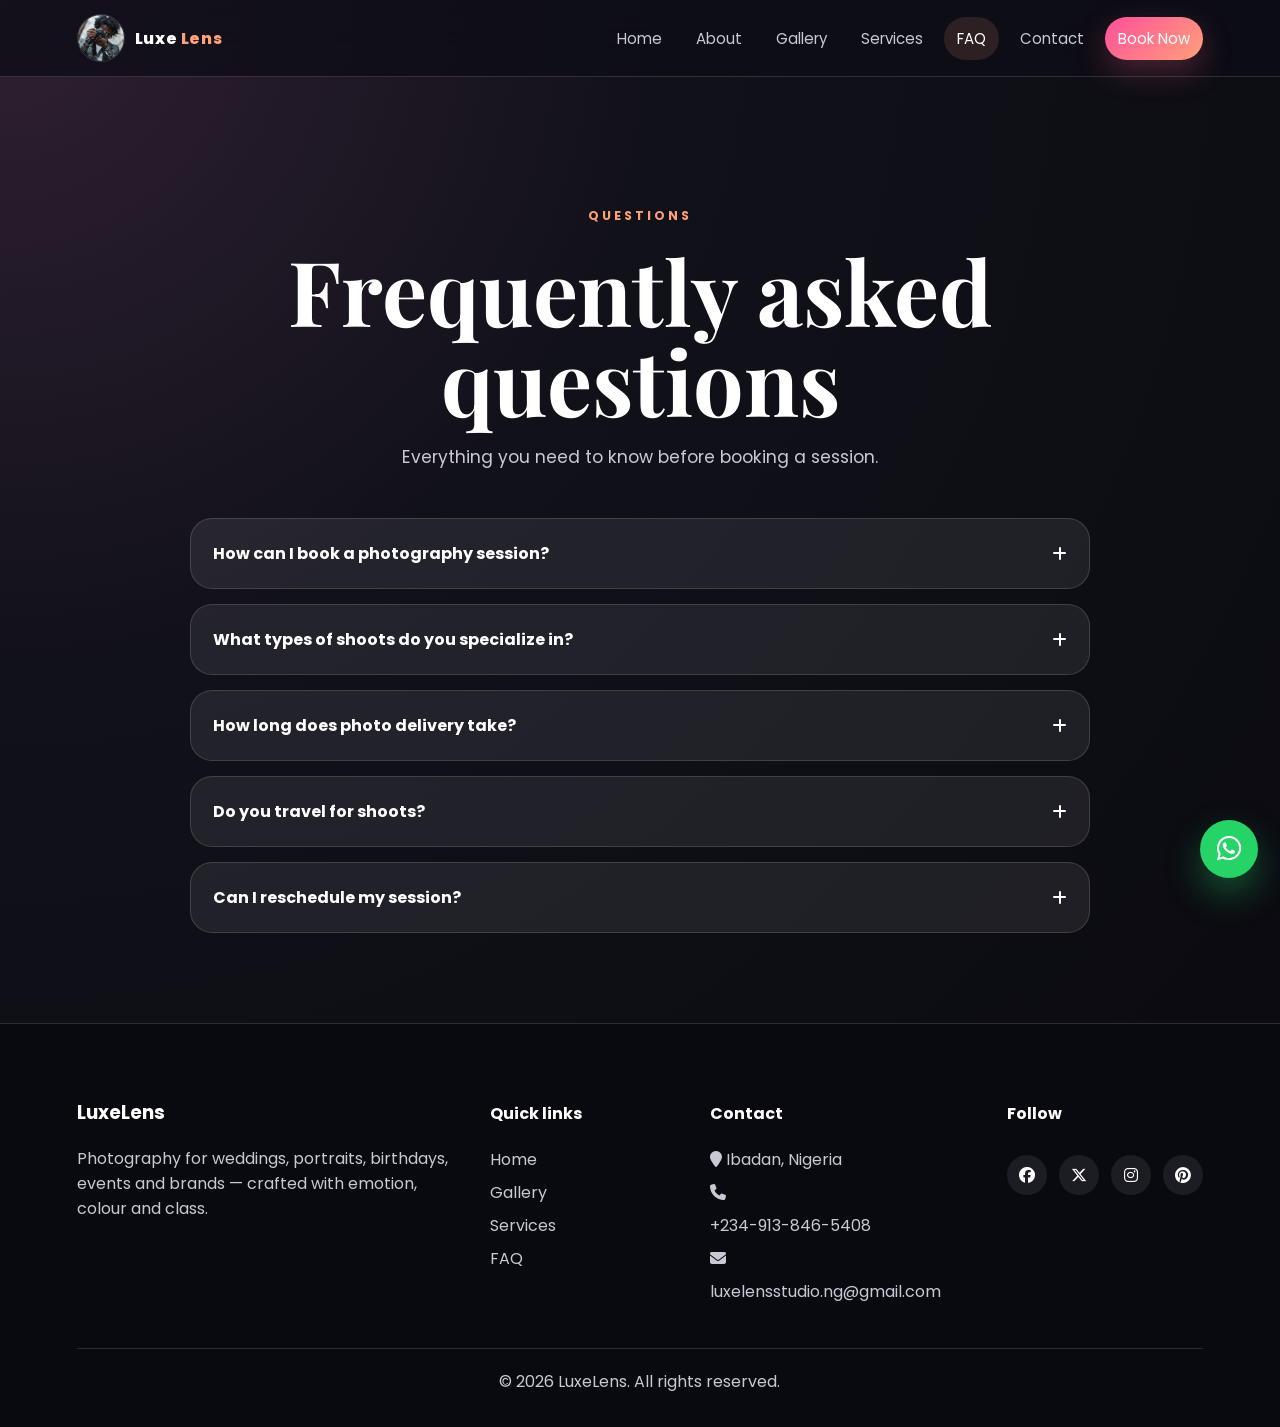
==== faq.html @ 10db3c72 "Initial LuxeLens website" ====
<!DOCTYPE html>
<html lang="en">
 <head>
  <meta charset="utf-8"/>
  <meta content="width=device-width, initial-scale=1.0" name="viewport"/>
  <title>
   FAQ | LuxeLens
  </title>
  <link href="https://fonts.googleapis.com" rel="preconnect"/>
  <link crossorigin="" href="https://fonts.gstatic.com" rel="preconnect"/>
  <link href="https://fonts.googleapis.com/css2?family=Playfair+Display:wght@600;700&amp;family=Poppins:wght@300;400;500;600;700&amp;display=swap" rel="stylesheet"/>
  <link href="https://cdnjs.cloudflare.com/ajax/libs/font-awesome/6.7.2/css/all.min.css" rel="stylesheet"/>
  <link href="style.css" rel="stylesheet"/>
 </head>
 <body>
  <header class="site-header">
   <a class="brand" href="index.html">
    <img alt="LuxeLens logo" src="Image/SNAPSHOT.png"/>
    <span>
     Luxe
     <span>
      Lens
     </span>
    </span>
   </a>
   <button aria-label="Open menu" class="menu-toggle">
    <i class="fa-solid fa-bars">
    </i>
   </button>
   <nav class="site-nav">
    <a href="index.html">
     Home
    </a>
    <a href="index.html#about">
     About
    </a>
    <a href="gallery.html">
     Gallery
    </a>
    <a href="learnmore.html">
     Services
    </a>
    <a href="faq.html">
     FAQ
    </a>
    <a href="index.html#contact">
     Contact
    </a>
    <a class="nav-cta" href="https://wa.me/2349138465408?text=Hello%20LuxeLens%2C%20I%20want%20to%20book%20a%20photography%20session." rel="noopener" target="_blank">
     Book Now
    </a>
   </nav>
  </header>
  <main class="page faq-page">
   <section class="page-hero reveal">
    <span class="eyebrow">
     Questions
    </span>
    <h1>
     Frequently asked questions
    </h1>
    <p>
     Everything you need to know before booking a session.
    </p>
   </section>
   <section class="faq-list">
    <article class="faq-item">
     <button>
      How can I book a photography session?
      <i class="fa fa-plus">
      </i>
     </button>
     <div>
      <p>
       Use the contact form or call us. We usually respond within 24 hours.
      </p>
     </div>
    </article>
    <article class="faq-item">
     <button>
      What types of shoots do you specialize in?
      <i class="fa fa-plus">
      </i>
     </button>
     <div>
      <p>
       Weddings, portraits, birthdays, events, family sessions and commercial shoots.
      </p>
     </div>
    </article>
    <article class="faq-item">
     <button>
      How long does photo delivery take?
      <i class="fa fa-plus">
      </i>
     </button>
     <div>
      <p>
       Portraits usually take about one week. Events and weddings can take two to three weeks depending on the size.
      </p>
     </div>
    </article>
    <article class="faq-item">
     <button>
      Do you travel for shoots?
      <i class="fa fa-plus">
      </i>
     </button>
     <div>
      <p>
       Yes. Travel fees may apply depending on the location.
      </p>
     </div>
    </article>
    <article class="faq-item">
     <button>
      Can I reschedule my session?
      <i class="fa fa-plus">
      </i>
     </button>
     <div>
      <p>
       Yes, please contact us early so we can arrange another date.
      </p>
     </div>
    </article>
   </section>
  </main>
  <footer class="site-footer">
   <div>
    <h3>
     LuxeLens
    </h3>
    <p>
     Photography for weddings, portraits, birthdays, events and brands — crafted with emotion, colour and class.
    </p>
   </div>
   <div>
    <h4>
     Quick links
    </h4>
    <a href="index.html">
     Home
    </a>
    <a href="gallery.html">
     Gallery
    </a>
    <a href="learnmore.html">
     Services
    </a>
    <a href="faq.html">
     FAQ
    </a>
   </div>
   <div>
    <h4>
     Contact
    </h4>
    <p>
     <i class="fa fa-map-marker">
     </i>
     Ibadan, Nigeria
    </p>
    <p>
     <i class="fa fa-phone">
     </i>
     <a href="https://wa.me/2349138465408" rel="noopener" target="_blank">
      +234-913-846-5408
     </a>
    </p>
    <p>
     <i class="fa fa-envelope">
     </i>
     <a href="mailto:luxelensstudio.ng@gmail.com">
      luxelensstudio.ng@gmail.com
     </a>
    </p>
   </div>
   <div>
    <h4>
     Follow
    </h4>
    <div class="social-row">
     <a aria-label="Facebook" href="https://www.facebook.com/" rel="noopener" target="_blank">
      <i class="fa-brands fa-facebook">
      </i>
     </a>
     <a aria-label="X Twitter" href="https://x.com/" rel="noopener" target="_blank">
      <i class="fa-brands fa-x-twitter">
      </i>
     </a>
     <a aria-label="Instagram" href="https://www.instagram.com/" rel="noopener" target="_blank">
      <i class="fa-brands fa-instagram">
      </i>
     </a>
     <a aria-label="Pinterest" href="https://www.pinterest.com/" rel="noopener" target="_blank">
      <i class="fa-brands fa-pinterest">
      </i>
     </a>
    </div>
   </div>
   <p class="copyright">
    © 2026 LuxeLens. All rights reserved.
   </p>
  </footer>
  <a aria-label="Chat on WhatsApp" class="whatsapp-float" href="https://wa.me/2349138465408?text=Hello%20LuxeLens%2C%20I%20want%20to%20make%20an%20enquiry." rel="noopener" target="_blank">
   <i class="fa-brands fa-whatsapp">
   </i>
  </a>
  <script src="app.js">
  </script>
 </body>
</html>
---- style.css ----
:root{--bg:#0f0f16;--bg2:#171727;--card:rgba(255,255,255,.08);--line:rgba(255,255,255,.14);--text:#fff;--muted:#c9c9d4;--accent:#ffa07a;--accent2:#ff4f9a;--shadow:0 24px 70px rgba(0,0,0,.45)}*{box-sizing:border-box}html{scroll-behavior:smooth}body{margin:0;font-family:Poppins,Arial,sans-serif;background:radial-gradient(circle at top left,#302032 0,#11111a 35%,#09090e 100%);color:var(--text);overflow-x:hidden}a{color:inherit;text-decoration:none}img{max-width:100%;display:block}.site-header{position:sticky;top:0;z-index:50;display:flex;align-items:center;justify-content:space-between;padding:14px 6%;background:rgba(13,13,22,.78);backdrop-filter:blur(18px);border-bottom:1px solid var(--line)}.brand{display:flex;align-items:center;gap:10px;font-weight:800;letter-spacing:.6px}.brand img{width:48px;height:48px;object-fit:cover;border-radius:50%;border:1px solid var(--line)}.brand span span,.eyebrow{color:var(--accent)}.site-nav{display:flex;align-items:center;gap:8px}.site-nav a{padding:10px 13px;border-radius:999px;color:var(--muted);font-size:.94rem;transition:.25s}.site-nav a:hover,.site-nav a.active{color:#fff;background:rgba(255,160,122,.13)}.nav-cta{background:linear-gradient(135deg,var(--accent2),var(--accent))!important;color:#fff!important;box-shadow:0 12px 30px rgba(255,100,140,.25)}.menu-toggle{display:none;background:none;border:0;color:#fff;font-size:1.55rem}.hero{min-height:92vh;display:grid;place-items:center;position:relative;isolation:isolate;padding:110px 6% 80px}.hero video,.auth-page video{position:absolute;inset:0;width:100%;height:100%;object-fit:cover;z-index:-2;filter:brightness(.42)}.hero-overlay,.auth-page:before{content:"";position:absolute;inset:0;background:linear-gradient(90deg,rgba(7,7,13,.9),rgba(20,16,28,.58),rgba(7,7,13,.8));z-index:-1}.hero-content{max-width:920px;text-align:center}.eyebrow{text-transform:uppercase;letter-spacing:3px;font-size:.78rem;font-weight:700}.hero h1,.page-hero h1,.section-head h2,.about-text h2{font-family:'Playfair Display',serif;font-size:clamp(2.7rem,7vw,6.4rem);line-height:1;margin:18px 0}.hero p,.page-hero p,.section-head p,.about-text p{color:var(--muted);font-size:1.08rem;line-height:1.8}.hero-actions{display:flex;justify-content:center;gap:14px;flex-wrap:wrap;margin-top:30px}.btn{border:0;border-radius:999px;padding:13px 24px;font-weight:700;cursor:pointer;transition:.25s;display:inline-flex;align-items:center;justify-content:center}.btn.primary{background:linear-gradient(135deg,var(--accent2),var(--accent));color:#fff;box-shadow:0 18px 35px rgba(255,91,143,.25)}.btn.ghost{border:1px solid var(--line);background:rgba(255,255,255,.07)}.btn:hover{transform:translateY(-3px)}.section,.page{padding:90px 6%}.section-head,.page-hero{text-align:center;max-width:820px;margin:0 auto 45px}.page-hero{padding-top:35px}.photo-grid,.gallery-grid,.service-grid{display:grid;grid-template-columns:repeat(4,1fr);gap:22px}.photo-card,.gallery-item,.service-grid article,.why-card,.contact-box,.auth-card{background:var(--card);border:1px solid var(--line);border-radius:28px;overflow:hidden;box-shadow:var(--shadow)}.photo-card img,.gallery-item img{height:300px;width:100%;object-fit:cover;transition:.5s}.photo-card:hover img,.gallery-item:hover img{transform:scale(1.07)}.photo-card div{padding:20px}.photo-card h3,.service-grid h3{margin:0 0 8px}.photo-card p,.service-grid p{color:var(--muted);margin:0}.about-section{padding:90px 6%;display:grid;grid-template-columns:1fr 1fr;gap:45px;align-items:center;background:linear-gradient(135deg,rgba(255,160,122,.1),transparent)}.about-img img{border-radius:34px;min-height:520px;object-fit:cover;box-shadow:var(--shadow)}.about-text h2{font-size:clamp(2rem,4vw,4rem)}.stats{display:grid;grid-template-columns:repeat(3,1fr);gap:14px;margin-top:25px}.stats div{padding:18px;border:1px solid var(--line);border-radius:20px;background:rgba(255,255,255,.06)}.stats b{font-size:1.8rem;color:var(--accent);display:block}.stats span{color:var(--muted);font-size:.85rem}.service-grid article{padding:30px;transition:.25s}.service-grid article:hover{transform:translateY(-8px);border-color:rgba(255,160,122,.45)}.service-grid i{font-size:2rem;color:var(--accent);margin-bottom:18px}.service-grid.large{grid-template-columns:repeat(3,1fr)}.contact-section{padding:90px 6%}.contact-box{display:grid;grid-template-columns:1.1fr .9fr;gap:24px;padding:24px}.contact-box form,.auth-card{display:flex;flex-direction:column;gap:14px}.contact-box img{height:100%;min-height:450px;object-fit:cover;border-radius:22px}.two{display:grid;grid-template-columns:1fr 1fr;gap:14px}input,select,textarea{width:100%;padding:15px 17px;border-radius:16px;border:1px solid var(--line);background:rgba(255,255,255,.08);color:#fff;outline:none;font:inherit}input::placeholder,textarea::placeholder{color:#aaa}textarea{resize:vertical}.site-footer{padding:55px 6% 25px;background:#090910;border-top:1px solid var(--line);display:grid;grid-template-columns:2fr 1fr 1.4fr 1fr;gap:28px}.site-footer p,.site-footer a{color:var(--muted);display:block;margin:8px 0}.site-footer h3,.site-footer h4{color:#fff}.social-row{display:flex;gap:12px}.social-row a{width:40px;height:40px;border-radius:50%;display:grid;place-items:center;background:rgba(255,255,255,.08);color:#fff}.copyright{grid-column:1/-1;text-align:center;border-top:1px solid var(--line);padding-top:20px}.caption{position:absolute;left:16px;right:16px;bottom:16px;background:rgba(0,0,0,.58);backdrop-filter:blur(10px);padding:12px;border-radius:16px;font-weight:700}.gallery-item{position:relative}.gallery-grid{grid-template-columns:repeat(3,1fr)}.faq-list{max-width:900px;margin:auto;display:grid;gap:15px}.faq-item{border:1px solid var(--line);border-radius:22px;background:var(--card);overflow:hidden}.faq-item button{width:100%;display:flex;justify-content:space-between;align-items:center;padding:22px;background:none;border:0;color:#fff;font:inherit;font-weight:700;text-align:left;cursor:pointer}.faq-item div{max-height:0;overflow:hidden;transition:max-height .35s ease}.faq-item p{padding:0 22px 22px;margin:0;color:var(--muted)}.faq-item.open div{max-height:160px}.why-card{max-width:900px;margin:40px auto;padding:35px}.why-card li{margin:12px 0;color:var(--muted)}.auth-page{min-height:100vh;display:grid;place-items:center;position:relative;padding:30px;isolation:isolate}.auth-card{width:min(430px,100%);padding:34px}.auth-card.wide{width:min(720px,100%)}.auth-brand{justify-content:center;margin-bottom:10px}.auth-card h1{text-align:center;margin:5px 0;font-family:'Playfair Display',serif;font-size:2.4rem}.auth-card p{text-align:center;color:var(--muted);margin-top:0}.auth-links{display:flex;justify-content:space-between;gap:15px;flex-wrap:wrap}.auth-links a{color:var(--accent)}.reveal{opacity:0;transform:translateY(25px);transition:.8s}.reveal.visible{opacity:1;transform:translateY(0)}@media(max-width:980px){.photo-grid,.gallery-grid,.service-grid{grid-template-columns:repeat(2,1fr)}.about-section,.contact-box{grid-template-columns:1fr}.site-footer{grid-template-columns:1fr 1fr}.site-nav{position:absolute;left:6%;right:6%;top:78px;display:grid;background:rgba(11,11,19,.96);border:1px solid var(--line);border-radius:24px;padding:15px;transform:scale(.96);opacity:0;pointer-events:none;transition:.25s}.site-nav.open{transform:scale(1);opacity:1;pointer-events:auto}.menu-toggle{display:block}}@media(max-width:620px){.hero{min-height:86vh}.hero h1{font-size:3rem}.photo-grid,.gallery-grid,.service-grid,.service-grid.large,.stats,.two{grid-template-columns:1fr}.section,.page,.about-section,.contact-section{padding:60px 5%}.site-footer{grid-template-columns:1fr}.brand span{font-size:.9rem}.photo-card img,.gallery-item img{height:360px}.auth-page{padding:18px}.auth-card{padding:24px}.site-header{padding:12px 5%}}

.whatsapp-float{position:fixed;right:22px;bottom:22px;width:58px;height:58px;border-radius:50%;display:grid;place-items:center;background:#25D366;color:#fff;font-size:1.75rem;z-index:80;box-shadow:0 16px 35px rgba(37,211,102,.35);transition:.25s}.whatsapp-float:hover{transform:translateY(-4px) scale(1.04)}.booking-form .btn{gap:8px}.whatsapp-direct{width:100%;text-align:center}.social-row a:hover{transform:translateY(-3px);background:linear-gradient(135deg,var(--accent2),var(--accent))}@media(max-width:620px){.whatsapp-float{right:16px;bottom:16px;width:52px;height:52px;font-size:1.55rem}.contact-box img{min-height:300px}}
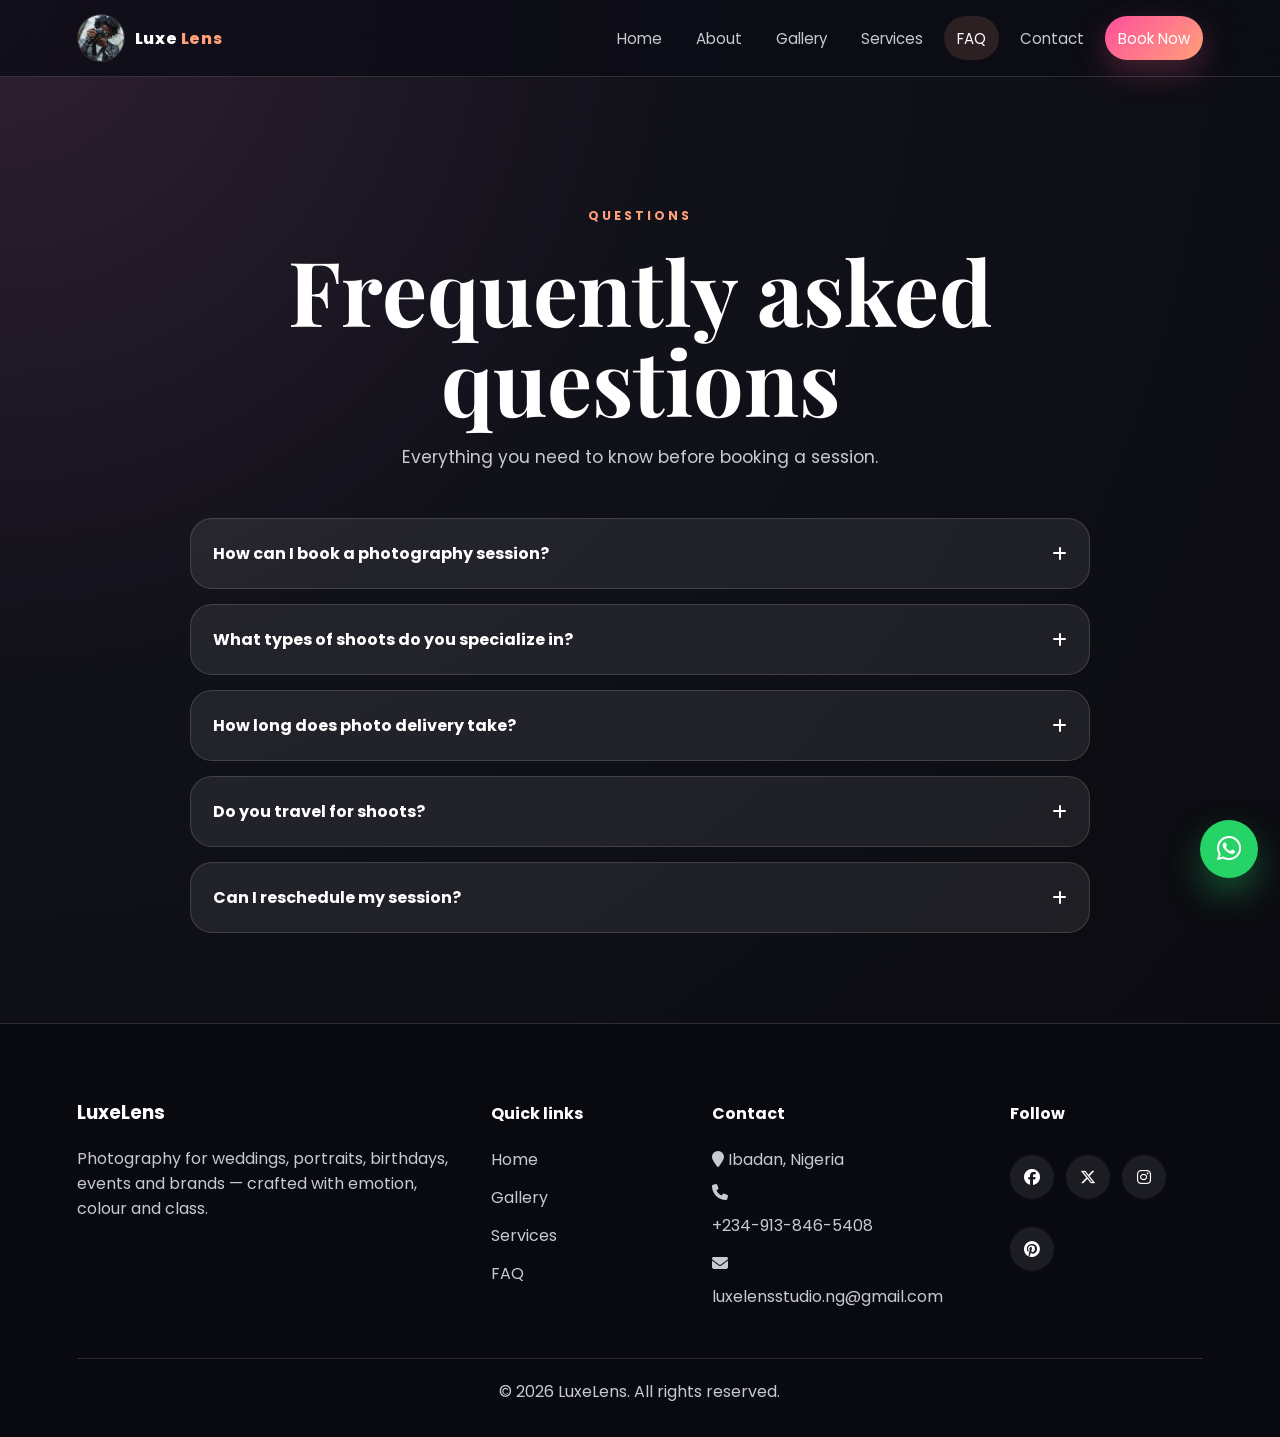
==== commit 97241084: "Improve mobile homepage experience" ====
--- a/faq.html
+++ b/faq.html
@@ -2,7 +2,7 @@
 <html lang="en">
  <head>
   <meta charset="utf-8"/>
-  <meta content="width=device-width, initial-scale=1.0" name="viewport"/>
+  <meta content="width=device-width, initial-scale=1.0, viewport-fit=cover" name="viewport"/>
   <title>
    FAQ | LuxeLens
   </title>
@@ -23,11 +23,11 @@
      </span>
     </span>
    </a>
-   <button aria-label="Open menu" class="menu-toggle">
+   <button aria-controls="siteNav" aria-expanded="false" aria-label="Open menu" class="menu-toggle" type="button">
     <i class="fa-solid fa-bars">
     </i>
    </button>
-   <nav class="site-nav">
+   <nav class="site-nav" id="siteNav">
     <a href="index.html">
      Home
     </a>
--- a/style.css
+++ b/style.css
@@ -1,3 +1,21 @@
 :root{--bg:#0f0f16;--bg2:#171727;--card:rgba(255,255,255,.08);--line:rgba(255,255,255,.14);--text:#fff;--muted:#c9c9d4;--accent:#ffa07a;--accent2:#ff4f9a;--shadow:0 24px 70px rgba(0,0,0,.45)}*{box-sizing:border-box}html{scroll-behavior:smooth}body{margin:0;font-family:Poppins,Arial,sans-serif;background:radial-gradient(circle at top left,#302032 0,#11111a 35%,#09090e 100%);color:var(--text);overflow-x:hidden}a{color:inherit;text-decoration:none}img{max-width:100%;display:block}.site-header{position:sticky;top:0;z-index:50;display:flex;align-items:center;justify-content:space-between;padding:14px 6%;background:rgba(13,13,22,.78);backdrop-filter:blur(18px);border-bottom:1px solid var(--line)}.brand{display:flex;align-items:center;gap:10px;font-weight:800;letter-spacing:.6px}.brand img{width:48px;height:48px;object-fit:cover;border-radius:50%;border:1px solid var(--line)}.brand span span,.eyebrow{color:var(--accent)}.site-nav{display:flex;align-items:center;gap:8px}.site-nav a{padding:10px 13px;border-radius:999px;color:var(--muted);font-size:.94rem;transition:.25s}.site-nav a:hover,.site-nav a.active{color:#fff;background:rgba(255,160,122,.13)}.nav-cta{background:linear-gradient(135deg,var(--accent2),var(--accent))!important;color:#fff!important;box-shadow:0 12px 30px rgba(255,100,140,.25)}.menu-toggle{display:none;background:none;border:0;color:#fff;font-size:1.55rem}.hero{min-height:92vh;display:grid;place-items:center;position:relative;isolation:isolate;padding:110px 6% 80px}.hero video,.auth-page video{position:absolute;inset:0;width:100%;height:100%;object-fit:cover;z-index:-2;filter:brightness(.42)}.hero-overlay,.auth-page:before{content:"";position:absolute;inset:0;background:linear-gradient(90deg,rgba(7,7,13,.9),rgba(20,16,28,.58),rgba(7,7,13,.8));z-index:-1}.hero-content{max-width:920px;text-align:center}.eyebrow{text-transform:uppercase;letter-spacing:3px;font-size:.78rem;font-weight:700}.hero h1,.page-hero h1,.section-head h2,.about-text h2{font-family:'Playfair Display',serif;font-size:clamp(2.7rem,7vw,6.4rem);line-height:1;margin:18px 0}.hero p,.page-hero p,.section-head p,.about-text p{color:var(--muted);font-size:1.08rem;line-height:1.8}.hero-actions{display:flex;justify-content:center;gap:14px;flex-wrap:wrap;margin-top:30px}.btn{border:0;border-radius:999px;padding:13px 24px;font-weight:700;cursor:pointer;transition:.25s;display:inline-flex;align-items:center;justify-content:center}.btn.primary{background:linear-gradient(135deg,var(--accent2),var(--accent));color:#fff;box-shadow:0 18px 35px rgba(255,91,143,.25)}.btn.ghost{border:1px solid var(--line);background:rgba(255,255,255,.07)}.btn:hover{transform:translateY(-3px)}.section,.page{padding:90px 6%}.section-head,.page-hero{text-align:center;max-width:820px;margin:0 auto 45px}.page-hero{padding-top:35px}.photo-grid,.gallery-grid,.service-grid{display:grid;grid-template-columns:repeat(4,1fr);gap:22px}.photo-card,.gallery-item,.service-grid article,.why-card,.contact-box,.auth-card{background:var(--card);border:1px solid var(--line);border-radius:28px;overflow:hidden;box-shadow:var(--shadow)}.photo-card img,.gallery-item img{height:300px;width:100%;object-fit:cover;transition:.5s}.photo-card:hover img,.gallery-item:hover img{transform:scale(1.07)}.photo-card div{padding:20px}.photo-card h3,.service-grid h3{margin:0 0 8px}.photo-card p,.service-grid p{color:var(--muted);margin:0}.about-section{padding:90px 6%;display:grid;grid-template-columns:1fr 1fr;gap:45px;align-items:center;background:linear-gradient(135deg,rgba(255,160,122,.1),transparent)}.about-img img{border-radius:34px;min-height:520px;object-fit:cover;box-shadow:var(--shadow)}.about-text h2{font-size:clamp(2rem,4vw,4rem)}.stats{display:grid;grid-template-columns:repeat(3,1fr);gap:14px;margin-top:25px}.stats div{padding:18px;border:1px solid var(--line);border-radius:20px;background:rgba(255,255,255,.06)}.stats b{font-size:1.8rem;color:var(--accent);display:block}.stats span{color:var(--muted);font-size:.85rem}.service-grid article{padding:30px;transition:.25s}.service-grid article:hover{transform:translateY(-8px);border-color:rgba(255,160,122,.45)}.service-grid i{font-size:2rem;color:var(--accent);margin-bottom:18px}.service-grid.large{grid-template-columns:repeat(3,1fr)}.contact-section{padding:90px 6%}.contact-box{display:grid;grid-template-columns:1.1fr .9fr;gap:24px;padding:24px}.contact-box form,.auth-card{display:flex;flex-direction:column;gap:14px}.contact-box img{height:100%;min-height:450px;object-fit:cover;border-radius:22px}.two{display:grid;grid-template-columns:1fr 1fr;gap:14px}input,select,textarea{width:100%;padding:15px 17px;border-radius:16px;border:1px solid var(--line);background:rgba(255,255,255,.08);color:#fff;outline:none;font:inherit}input::placeholder,textarea::placeholder{color:#aaa}textarea{resize:vertical}.site-footer{padding:55px 6% 25px;background:#090910;border-top:1px solid var(--line);display:grid;grid-template-columns:2fr 1fr 1.4fr 1fr;gap:28px}.site-footer p,.site-footer a{color:var(--muted);display:block;margin:8px 0}.site-footer h3,.site-footer h4{color:#fff}.social-row{display:flex;gap:12px}.social-row a{width:40px;height:40px;border-radius:50%;display:grid;place-items:center;background:rgba(255,255,255,.08);color:#fff}.copyright{grid-column:1/-1;text-align:center;border-top:1px solid var(--line);padding-top:20px}.caption{position:absolute;left:16px;right:16px;bottom:16px;background:rgba(0,0,0,.58);backdrop-filter:blur(10px);padding:12px;border-radius:16px;font-weight:700}.gallery-item{position:relative}.gallery-grid{grid-template-columns:repeat(3,1fr)}.faq-list{max-width:900px;margin:auto;display:grid;gap:15px}.faq-item{border:1px solid var(--line);border-radius:22px;background:var(--card);overflow:hidden}.faq-item button{width:100%;display:flex;justify-content:space-between;align-items:center;padding:22px;background:none;border:0;color:#fff;font:inherit;font-weight:700;text-align:left;cursor:pointer}.faq-item div{max-height:0;overflow:hidden;transition:max-height .35s ease}.faq-item p{padding:0 22px 22px;margin:0;color:var(--muted)}.faq-item.open div{max-height:160px}.why-card{max-width:900px;margin:40px auto;padding:35px}.why-card li{margin:12px 0;color:var(--muted)}.auth-page{min-height:100vh;display:grid;place-items:center;position:relative;padding:30px;isolation:isolate}.auth-card{width:min(430px,100%);padding:34px}.auth-card.wide{width:min(720px,100%)}.auth-brand{justify-content:center;margin-bottom:10px}.auth-card h1{text-align:center;margin:5px 0;font-family:'Playfair Display',serif;font-size:2.4rem}.auth-card p{text-align:center;color:var(--muted);margin-top:0}.auth-links{display:flex;justify-content:space-between;gap:15px;flex-wrap:wrap}.auth-links a{color:var(--accent)}.reveal{opacity:0;transform:translateY(25px);transition:.8s}.reveal.visible{opacity:1;transform:translateY(0)}@media(max-width:980px){.photo-grid,.gallery-grid,.service-grid{grid-template-columns:repeat(2,1fr)}.about-section,.contact-box{grid-template-columns:1fr}.site-footer{grid-template-columns:1fr 1fr}.site-nav{position:absolute;left:6%;right:6%;top:78px;display:grid;background:rgba(11,11,19,.96);border:1px solid var(--line);border-radius:24px;padding:15px;transform:scale(.96);opacity:0;pointer-events:none;transition:.25s}.site-nav.open{transform:scale(1);opacity:1;pointer-events:auto}.menu-toggle{display:block}}@media(max-width:620px){.hero{min-height:86vh}.hero h1{font-size:3rem}.photo-grid,.gallery-grid,.service-grid,.service-grid.large,.stats,.two{grid-template-columns:1fr}.section,.page,.about-section,.contact-section{padding:60px 5%}.site-footer{grid-template-columns:1fr}.brand span{font-size:.9rem}.photo-card img,.gallery-item img{height:360px}.auth-page{padding:18px}.auth-card{padding:24px}.site-header{padding:12px 5%}}
 
 .whatsapp-float{position:fixed;right:22px;bottom:22px;width:58px;height:58px;border-radius:50%;display:grid;place-items:center;background:#25D366;color:#fff;font-size:1.75rem;z-index:80;box-shadow:0 16px 35px rgba(37,211,102,.35);transition:.25s}.whatsapp-float:hover{transform:translateY(-4px) scale(1.04)}.booking-form .btn{gap:8px}.whatsapp-direct{width:100%;text-align:center}.social-row a:hover{transform:translateY(-3px);background:linear-gradient(135deg,var(--accent2),var(--accent))}@media(max-width:620px){.whatsapp-float{right:16px;bottom:16px;width:52px;height:52px;font-size:1.55rem}.contact-box img{min-height:300px}}
+
+/* Mobile-first polish and accessibility overrides */
+:root{--header-h:77px}html{-webkit-text-size-adjust:100%;text-size-adjust:100%;scroll-padding-top:var(--header-h)}body.nav-open{overflow:hidden}a,button,input,select,textarea{-webkit-tap-highlight-color:transparent}.site-header{min-height:var(--header-h);padding-left:max(6%,env(safe-area-inset-left));padding-right:max(6%,env(safe-area-inset-right));background:rgba(13,13,22,.84)}.brand{min-width:0}.brand img{flex:0 0 48px}.brand span{white-space:nowrap}.site-nav a,.btn,.auth-links a{min-height:44px}.site-nav a{display:inline-flex;align-items:center;justify-content:center}.menu-toggle{width:46px;height:46px;flex:0 0 46px;place-items:center;background:rgba(255,255,255,.08);border:1px solid var(--line);border-radius:50%;cursor:pointer}.hero{min-height:calc(100svh - var(--header-h));padding-top:clamp(72px,12vh,120px);padding-bottom:clamp(56px,9vh,88px)}.hero h1,.page-hero h1,.section-head h2,.about-text h2{letter-spacing:0}.hero p,.page-hero p,.section-head p,.about-text p{font-size:clamp(1rem,2.6vw,1.08rem)}.btn{text-align:center}.photo-card,.gallery-item,.service-grid article,.why-card,.contact-box,.auth-card{border-radius:24px}.about-img img,.contact-box img{width:100%}.contact-box{grid-template-columns:minmax(0,1.1fr) minmax(280px,.9fr)}input,select,textarea{min-height:48px;font-size:16px}input:focus,select:focus,textarea:focus,.btn:focus-visible,.menu-toggle:focus-visible,.social-row a:focus-visible,.whatsapp-float:focus-visible{outline:3px solid rgba(255,160,122,.55);outline-offset:3px}.social-row{flex-wrap:wrap}.social-row a{width:44px;height:44px}.site-footer a{min-height:30px}.whatsapp-float{right:max(22px,env(safe-area-inset-right));bottom:max(22px,env(safe-area-inset-bottom))}
+
+@media(max-width:1180px){.site-nav{gap:4px}.site-nav a{padding-inline:10px}.photo-grid{grid-template-columns:repeat(3,1fr)}}
+
+@media(max-width:980px){.site-nav{position:fixed;left:max(16px,env(safe-area-inset-left));right:max(16px,env(safe-area-inset-right));top:calc(var(--header-h) + 10px);max-height:calc(100svh - var(--header-h) - 28px);overflow:auto;gap:6px;border-radius:22px;padding:14px;transform:translateY(-8px) scale(.98);box-shadow:0 24px 70px rgba(0,0,0,.5)}.site-nav.open{transform:translateY(0) scale(1)}.site-nav a{width:100%;justify-content:flex-start;border-radius:16px;padding:13px 14px}.site-nav .nav-cta{justify-content:center;margin-top:4px}.menu-toggle{display:grid}.contact-box img{max-height:520px}}
+
+@media(max-width:620px){:root{--header-h:69px}.site-header{padding:10px max(16px,env(safe-area-inset-left))}.brand{gap:8px}.brand img{width:44px;height:44px;flex-basis:44px}.brand span{font-size:.92rem}.hero{min-height:calc(100svh - var(--header-h));padding:64px 18px 54px}.hero h1{font-size:clamp(2.3rem,12vw,3.15rem);line-height:1.03}.hero p{line-height:1.65}.eyebrow{letter-spacing:2px;font-size:.72rem}.hero-actions{display:grid;grid-template-columns:1fr;width:100%;max-width:330px;margin-inline:auto}.btn{width:100%;padding-inline:18px}.section,.page,.about-section,.contact-section{padding:58px 18px}.section-head,.page-hero{margin-bottom:30px}.section-head h2,.page-hero h1,.about-text h2{font-size:clamp(2rem,10vw,2.7rem)}.photo-grid,.gallery-grid,.service-grid{gap:16px}.photo-card,.gallery-item,.service-grid article,.why-card,.contact-box,.auth-card{border-radius:18px}.photo-card img,.gallery-item img{height:clamp(260px,78vw,360px)}.photo-card div,.service-grid article{padding:18px}.about-section{gap:28px}.about-img img{min-height:0;max-height:420px;border-radius:20px}.stats div{padding:16px}.contact-box{padding:14px;gap:16px}.contact-box img{min-height:260px;max-height:340px;border-radius:16px;order:-1}.contact-box form{gap:12px}input,select,textarea{border-radius:14px}.site-footer{padding:46px 18px calc(88px + env(safe-area-inset-bottom));gap:18px}.whatsapp-float{right:max(16px,env(safe-area-inset-right));bottom:max(16px,env(safe-area-inset-bottom));width:52px;height:52px;font-size:1.55rem}.auth-card{padding:24px}}
+
+@media(max-width:380px){.brand span{font-size:.82rem}.menu-toggle{width:42px;height:42px;flex-basis:42px}.hero h1{font-size:2.1rem}.section,.page,.about-section,.contact-section{padding-left:14px;padding-right:14px}.contact-box{padding:12px}.photo-card img,.gallery-item img{height:250px}}
+
+@media(prefers-reduced-motion:reduce){html{scroll-behavior:auto}*,*::before,*::after{animation-duration:.01ms!important;animation-iteration-count:1!important;scroll-behavior:auto!important;transition-duration:.01ms!important}.reveal{opacity:1;transform:none}.btn:hover,.whatsapp-float:hover,.social-row a:hover,.service-grid article:hover,.photo-card:hover img,.gallery-item:hover img{transform:none}}
+
+/* Premium homepage hero */
+.hero{overflow:hidden}.hero:after{content:"";position:absolute;left:0;right:0;bottom:0;height:32%;background:linear-gradient(0deg,#09090e 0%,rgba(9,9,14,0) 100%);z-index:-1;pointer-events:none}.hero video{transform:scale(1.02)}.hero-overlay{background:radial-gradient(circle at 50% 42%,rgba(255,160,122,.16),rgba(7,7,13,0) 36%),linear-gradient(90deg,rgba(7,7,13,.92),rgba(20,16,28,.54),rgba(7,7,13,.84))}.hero-content{position:relative;padding:18px 0}.hero-content:before{content:"";position:absolute;left:50%;top:-34px;width:min(460px,78vw);height:1px;transform:translateX(-50%);background:linear-gradient(90deg,transparent,rgba(255,160,122,.8),transparent)}.hero-kicker{display:flex;justify-content:center;gap:10px;flex-wrap:wrap;margin-bottom:16px}.hero-kicker span{min-height:34px;display:inline-flex;align-items:center;border:1px solid rgba(255,255,255,.18);border-radius:999px;padding:7px 13px;background:rgba(255,255,255,.07);color:#f4d3c5;font-size:.78rem;font-weight:700;letter-spacing:1.5px;text-transform:uppercase;backdrop-filter:blur(12px)}.hero h1{max-width:980px;margin-left:auto;margin-right:auto;text-wrap:balance}.hero p{max-width:690px;margin-left:auto;margin-right:auto}.scroll-cue{position:absolute;left:50%;bottom:28px;z-index:2;width:44px;height:44px;display:grid;place-items:center;transform:translateX(-50%);border:1px solid rgba(255,255,255,.2);border-radius:50%;background:rgba(255,255,255,.08);color:#fff;backdrop-filter:blur(10px);animation:cueFloat 1.9s ease-in-out infinite}.scroll-cue:focus-visible{outline:3px solid rgba(255,160,122,.55);outline-offset:3px}@keyframes cueFloat{0%,100%{translate:0 0}50%{translate:0 7px}}
+
+@media(max-width:620px){.hero-content{padding:8px 0 28px}.hero-content:before{top:-22px;width:72vw}.hero-kicker{gap:8px;margin-bottom:14px}.hero-kicker span{min-height:32px;padding:7px 10px;font-size:.68rem;letter-spacing:1px}.scroll-cue{bottom:14px;width:40px;height:40px}.hero video{transform:scale(1.06)}}
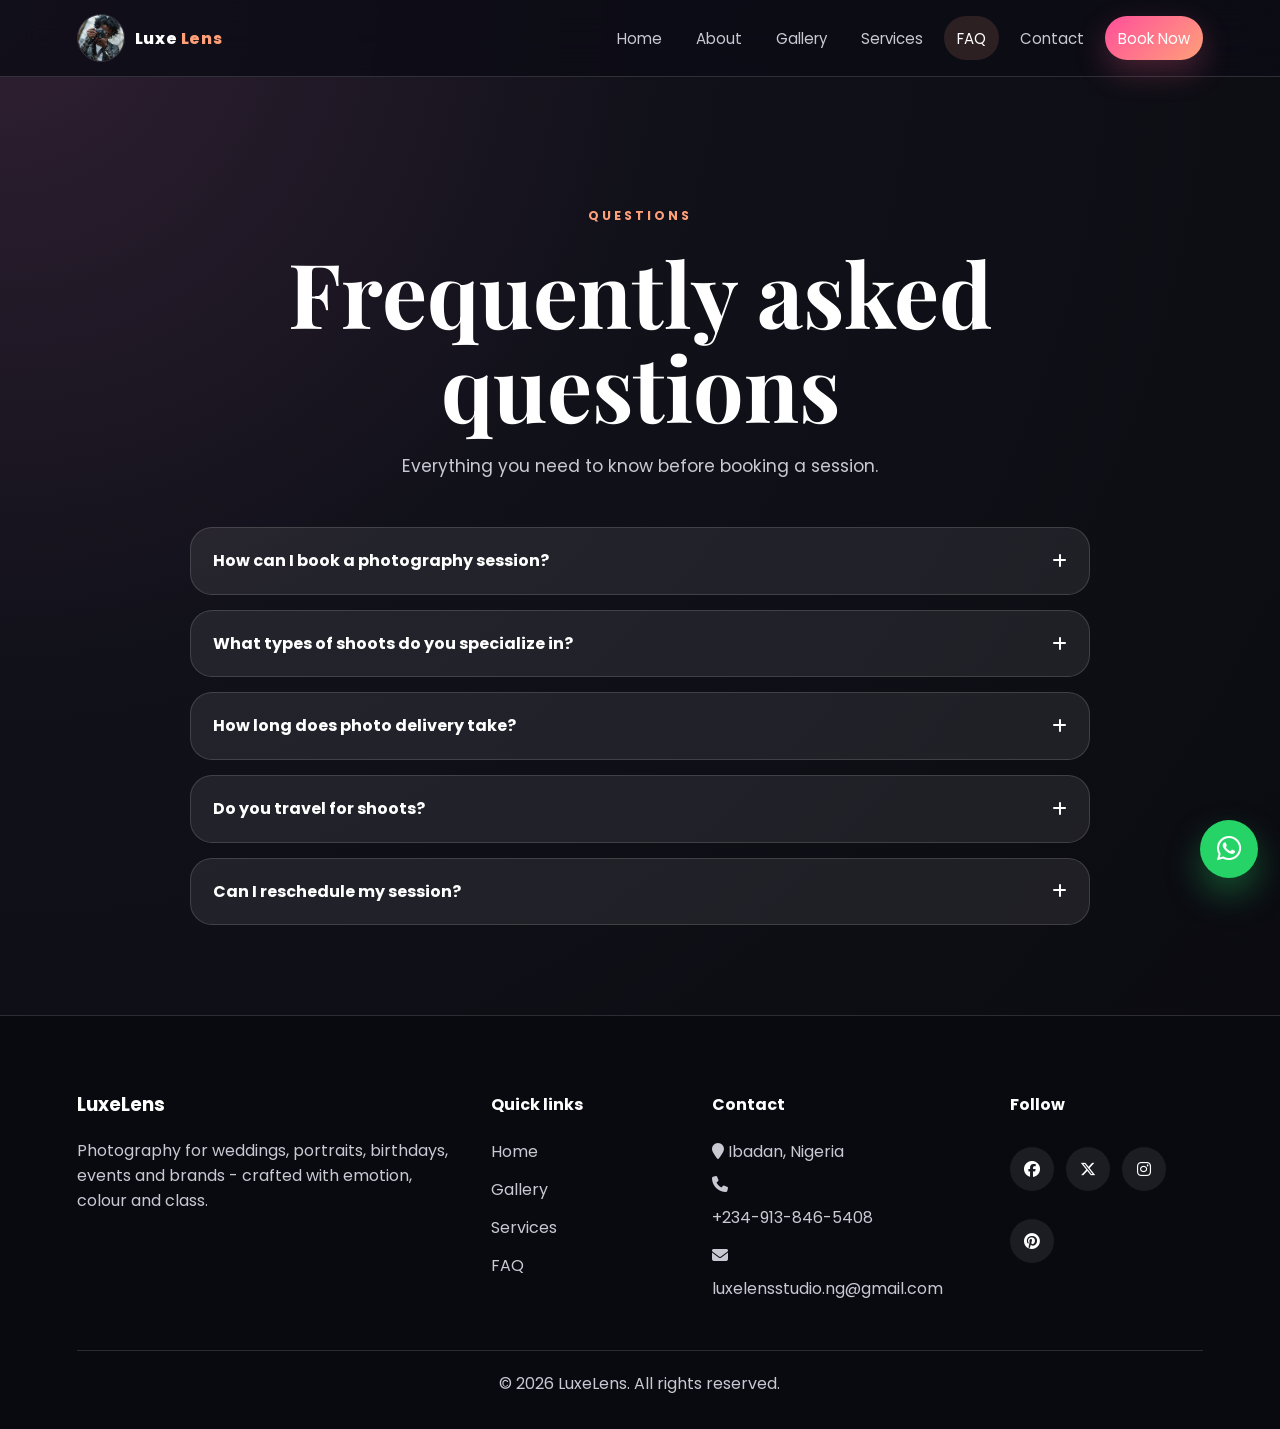
==== commit 28f9ec91: "Polish mobile layout and accessibility" ====
--- a/faq.html
+++ b/faq.html
@@ -65,7 +65,7 @@
    </section>
    <section class="faq-list">
     <article class="faq-item">
-     <button>
+     <button aria-expanded="false" type="button">
       How can I book a photography session?
       <i class="fa fa-plus">
       </i>
@@ -77,7 +77,7 @@
      </div>
     </article>
     <article class="faq-item">
-     <button>
+     <button aria-expanded="false" type="button">
       What types of shoots do you specialize in?
       <i class="fa fa-plus">
       </i>
@@ -89,7 +89,7 @@
      </div>
     </article>
     <article class="faq-item">
-     <button>
+     <button aria-expanded="false" type="button">
       How long does photo delivery take?
       <i class="fa fa-plus">
       </i>
@@ -101,7 +101,7 @@
      </div>
     </article>
     <article class="faq-item">
-     <button>
+     <button aria-expanded="false" type="button">
       Do you travel for shoots?
       <i class="fa fa-plus">
       </i>
@@ -113,7 +113,7 @@
      </div>
     </article>
     <article class="faq-item">
-     <button>
+     <button aria-expanded="false" type="button">
       Can I reschedule my session?
       <i class="fa fa-plus">
       </i>
@@ -132,7 +132,7 @@
      LuxeLens
     </h3>
     <p>
-     Photography for weddings, portraits, birthdays, events and brands — crafted with emotion, colour and class.
+     Photography for weddings, portraits, birthdays, events and brands - crafted with emotion, colour and class.
     </p>
    </div>
    <div>
@@ -200,7 +200,7 @@
     </div>
    </div>
    <p class="copyright">
-    © 2026 LuxeLens. All rights reserved.
+    &copy; 2026 LuxeLens. All rights reserved.
    </p>
   </footer>
   <a aria-label="Chat on WhatsApp" class="whatsapp-float" href="https://wa.me/2349138465408?text=Hello%20LuxeLens%2C%20I%20want%20to%20make%20an%20enquiry." rel="noopener" target="_blank">
--- a/style.css
+++ b/style.css
@@ -19,3 +19,19 @@
 .hero{overflow:hidden}.hero:after{content:"";position:absolute;left:0;right:0;bottom:0;height:32%;background:linear-gradient(0deg,#09090e 0%,rgba(9,9,14,0) 100%);z-index:-1;pointer-events:none}.hero video{transform:scale(1.02)}.hero-overlay{background:radial-gradient(circle at 50% 42%,rgba(255,160,122,.16),rgba(7,7,13,0) 36%),linear-gradient(90deg,rgba(7,7,13,.92),rgba(20,16,28,.54),rgba(7,7,13,.84))}.hero-content{position:relative;padding:18px 0}.hero-content:before{content:"";position:absolute;left:50%;top:-34px;width:min(460px,78vw);height:1px;transform:translateX(-50%);background:linear-gradient(90deg,transparent,rgba(255,160,122,.8),transparent)}.hero-kicker{display:flex;justify-content:center;gap:10px;flex-wrap:wrap;margin-bottom:16px}.hero-kicker span{min-height:34px;display:inline-flex;align-items:center;border:1px solid rgba(255,255,255,.18);border-radius:999px;padding:7px 13px;background:rgba(255,255,255,.07);color:#f4d3c5;font-size:.78rem;font-weight:700;letter-spacing:1.5px;text-transform:uppercase;backdrop-filter:blur(12px)}.hero h1{max-width:980px;margin-left:auto;margin-right:auto;text-wrap:balance}.hero p{max-width:690px;margin-left:auto;margin-right:auto}.scroll-cue{position:absolute;left:50%;bottom:28px;z-index:2;width:44px;height:44px;display:grid;place-items:center;transform:translateX(-50%);border:1px solid rgba(255,255,255,.2);border-radius:50%;background:rgba(255,255,255,.08);color:#fff;backdrop-filter:blur(10px);animation:cueFloat 1.9s ease-in-out infinite}.scroll-cue:focus-visible{outline:3px solid rgba(255,160,122,.55);outline-offset:3px}@keyframes cueFloat{0%,100%{translate:0 0}50%{translate:0 7px}}
 
 @media(max-width:620px){.hero-content{padding:8px 0 28px}.hero-content:before{top:-22px;width:72vw}.hero-kicker{gap:8px;margin-bottom:14px}.hero-kicker span{min-height:32px;padding:7px 10px;font-size:.68rem;letter-spacing:1px}.scroll-cue{bottom:14px;width:40px;height:40px}.hero video{transform:scale(1.06)}}
+
+/* Mobile gallery readability fix */
+@media(max-width:620px){.photo-grid,.gallery-grid,.service-grid,.service-grid.large{grid-template-columns:1fr}.photo-card{display:grid;grid-template-columns:minmax(118px,42%) 1fr;min-height:210px}.photo-card img{height:100%;min-height:210px}.photo-card div{display:flex;flex-direction:column;justify-content:center;padding:18px}.photo-card h3{font-size:1.25rem;line-height:1.2}.photo-card p{font-size:.95rem;line-height:1.55}.section-head p{max-width:34ch;margin-left:auto;margin-right:auto}}
+
+@media(max-width:420px){.photo-card{grid-template-columns:1fr;min-height:0}.photo-card img{height:260px;min-height:0}.photo-card h3{font-size:1.35rem}.photo-card p{font-size:1rem}}
+
+/* Keep the About section paired on most phones */
+@media(max-width:620px) and (min-width:421px){.about-section{grid-template-columns:minmax(145px,42%) 1fr;gap:16px;align-items:center}.about-img img{height:360px;max-height:none;object-position:center}.about-text h2{font-size:clamp(1.75rem,7vw,2.35rem);line-height:1.05}.about-text p{font-size:.95rem;line-height:1.65}.stats{grid-template-columns:1fr}.stats div{padding:12px}.stats b{font-size:1.35rem}}
+
+/* Contact form should stack cleanly on mobile */
+@media(max-width:620px){.contact-box{grid-template-columns:1fr}.contact-box img{order:0;width:100%;height:260px;min-height:0;max-height:none;object-fit:cover}.contact-box form{width:100%;min-width:0}.contact-box .two{grid-template-columns:1fr}.booking-form .btn,.whatsapp-direct{width:100%}}
+
+/* Final mobile QA safeguards */
+#featured,#about,#contact{scroll-margin-top:calc(var(--header-h) + 18px)}.photo-card h3,.service-grid h3,.caption,.faq-item button,.site-footer p,.site-footer a,.contact-box input,.contact-box textarea{overflow-wrap:anywhere}.contact-box,.contact-box form,.auth-card,.why-card,.faq-item{min-width:0}.faq-item button{gap:16px;line-height:1.35}.faq-item button i{flex:0 0 auto}.caption{line-height:1.25}.page-hero h1,.section-head h2{line-height:1.05}input[type="date"],select{color-scheme:dark}
+
+@media(max-width:620px){.page{padding-top:46px}.page-hero{padding-top:18px}.contact-section .section-head h2{font-size:clamp(1.95rem,9vw,2.55rem);line-height:1.08}.contact-section .section-head p{line-height:1.65}.faq-item button{padding:18px;font-size:1rem}.faq-item p{padding:0 18px 18px}.why-card{padding:24px 20px}.gallery-item img{height:clamp(260px,82vw,360px)}.caption{left:12px;right:12px;bottom:12px;font-size:.95rem}.auth-page{padding-bottom:calc(86px + env(safe-area-inset-bottom))}}
